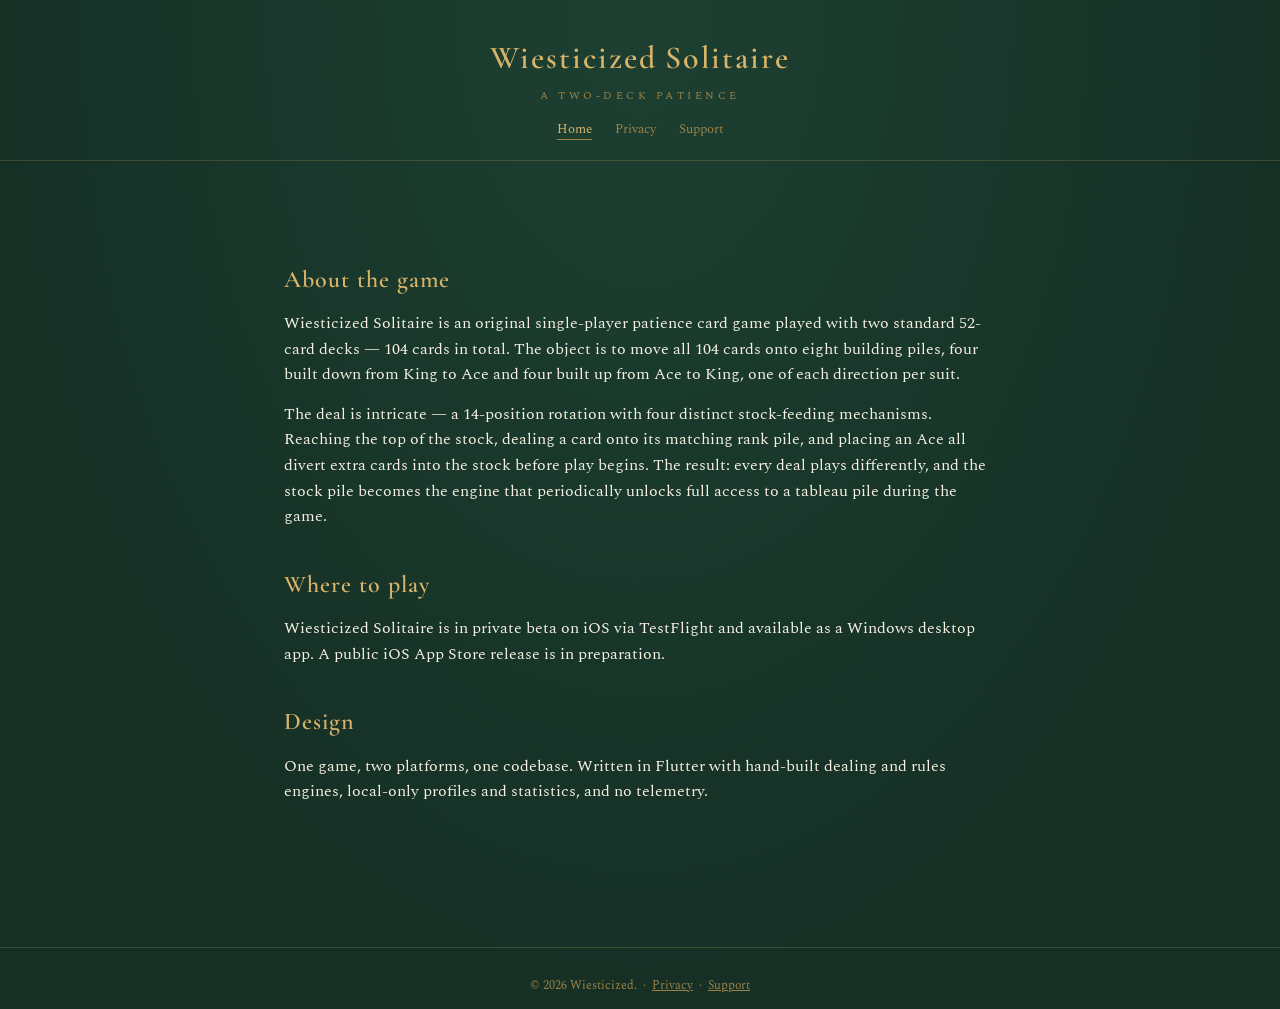
==== index.html @ b5f2f8ea "Initial site: landing, privacy policy, support page Three static HTML pages served from GitHub Pages" ====
<!DOCTYPE html>
<html lang="en">
<head>
<meta charset="UTF-8">
<meta name="viewport" content="width=device-width, initial-scale=1">
<title>Wiesticized Solitaire</title>
<link href="https://fonts.googleapis.com/css2?family=Cormorant+Garamond:wght@500;600&family=Spectral:wght@400;500;600&display=swap" rel="stylesheet">
<link rel="stylesheet" href="_shared.css">
</head>
<body>
<header class="site">
  <h1>Wiesticized Solitaire</h1>
  <span class="sub">A Two-Deck Patience</span>
  <nav>
    <a href="./" aria-current="page">Home</a>
    <a href="privacy.html">Privacy</a>
    <a href="support.html">Support</a>
  </nav>
</header>

<main>
  <h2>About the game</h2>
  <p>
    Wiesticized Solitaire is an original single-player patience card game
    played with two standard 52-card decks — 104 cards in total. The
    object is to move all 104 cards onto eight building piles, four built
    down from King to Ace and four built up from Ace to King, one of each
    direction per suit.
  </p>
  <p>
    The deal is intricate — a 14-position rotation with four distinct
    stock-feeding mechanisms. Reaching the top of the stock, dealing a
    card onto its matching rank pile, and placing an Ace all divert extra
    cards into the stock before play begins. The result: every deal plays
    differently, and the stock pile becomes the engine that periodically
    unlocks full access to a tableau pile during the game.
  </p>

  <h2>Where to play</h2>
  <p>
    Wiesticized Solitaire is in private beta on iOS via TestFlight and
    available as a Windows desktop app. A public iOS App Store release
    is in preparation.
  </p>

  <h2>Design</h2>
  <p>
    One game, two platforms, one codebase. Written in Flutter with
    hand-built dealing and rules engines, local-only profiles and
    statistics, and no telemetry.
  </p>
</main>

<footer class="site">
  <p>&copy; 2026 Wiesticized. &nbsp;·&nbsp;
     <a href="privacy.html">Privacy</a> &nbsp;·&nbsp;
     <a href="support.html">Support</a></p>
</footer>
</body>
</html>
---- _shared.css ----
/* Shared styling for Wiesticized Solitaire's static pages.
   Matches the in-app palette and typography. */

:root {
  --felt-1: #1d4032;
  --felt-2: #163026;
  --gold:   #d8b46a;
  --gold-dim: #9c8246;
  --cream:  #f6f1e3;
  --cream-dim: #c9bd99;
  --ink:    #1a1a1a;
}

* { box-sizing: border-box; }
html, body {
  margin: 0;
  padding: 0;
  background: radial-gradient(ellipse at 50% 0%, var(--felt-1), var(--felt-2) 70%);
  color: var(--cream);
  font-family: 'Spectral', Georgia, serif;
  font-size: 16px;
  line-height: 1.6;
  min-height: 100vh;
  -webkit-font-smoothing: antialiased;
}

main {
  max-width: 760px;
  margin: 0 auto;
  padding: 40px 24px 80px;
}

header.site {
  text-align: center;
  padding: 32px 16px 20px;
  border-bottom: 1px solid rgba(216, 180, 106, 0.2);
  margin-bottom: 24px;
}
header.site h1 {
  font-family: 'Cormorant Garamond', Georgia, serif;
  font-weight: 600;
  font-size: 32px;
  color: var(--gold);
  letter-spacing: 0.06em;
  margin: 0;
}
header.site .sub {
  display: block;
  margin-top: 4px;
  font-size: 11px;
  letter-spacing: 0.32em;
  color: var(--gold-dim);
  text-transform: uppercase;
}
header.site nav {
  margin-top: 14px;
  font-size: 13px;
}
header.site nav a {
  color: var(--gold-dim);
  text-decoration: none;
  margin: 0 10px;
  border-bottom: 1px solid transparent;
  transition: color .15s ease, border-color .15s ease;
}
header.site nav a:hover,
header.site nav a[aria-current="page"] {
  color: var(--gold);
  border-bottom-color: var(--gold-dim);
}

h2 {
  font-family: 'Cormorant Garamond', Georgia, serif;
  font-weight: 600;
  font-size: 24px;
  color: var(--gold);
  letter-spacing: 0.04em;
  margin: 36px 0 12px;
}
h3 {
  font-family: 'Cormorant Garamond', Georgia, serif;
  font-weight: 600;
  font-size: 18px;
  color: var(--gold);
  margin: 24px 0 8px;
}

p { margin: 8px 0 14px; }
ul { padding-left: 22px; }
li { margin: 4px 0; }

a { color: var(--gold); }
a:hover { color: var(--cream); }

code {
  font-family: 'SF Mono', Menlo, Consolas, monospace;
  font-size: 0.92em;
  background: rgba(0,0,0,0.3);
  padding: 1px 5px;
  border-radius: 3px;
  color: var(--cream-dim);
}

em.note {
  display: block;
  margin: 16px 0;
  padding: 10px 14px;
  background: rgba(0,0,0,0.25);
  border-left: 3px solid var(--gold-dim);
  color: var(--cream-dim);
  font-style: italic;
  font-size: 14px;
}

footer.site {
  margin-top: 48px;
  padding-top: 20px;
  border-top: 1px solid rgba(216, 180, 106, 0.2);
  text-align: center;
  font-size: 12px;
  color: var(--gold-dim);
}
footer.site a { color: var(--gold-dim); }
footer.site a:hover { color: var(--gold); }

.last-updated {
  font-size: 12px;
  color: var(--gold-dim);
  font-style: italic;
}
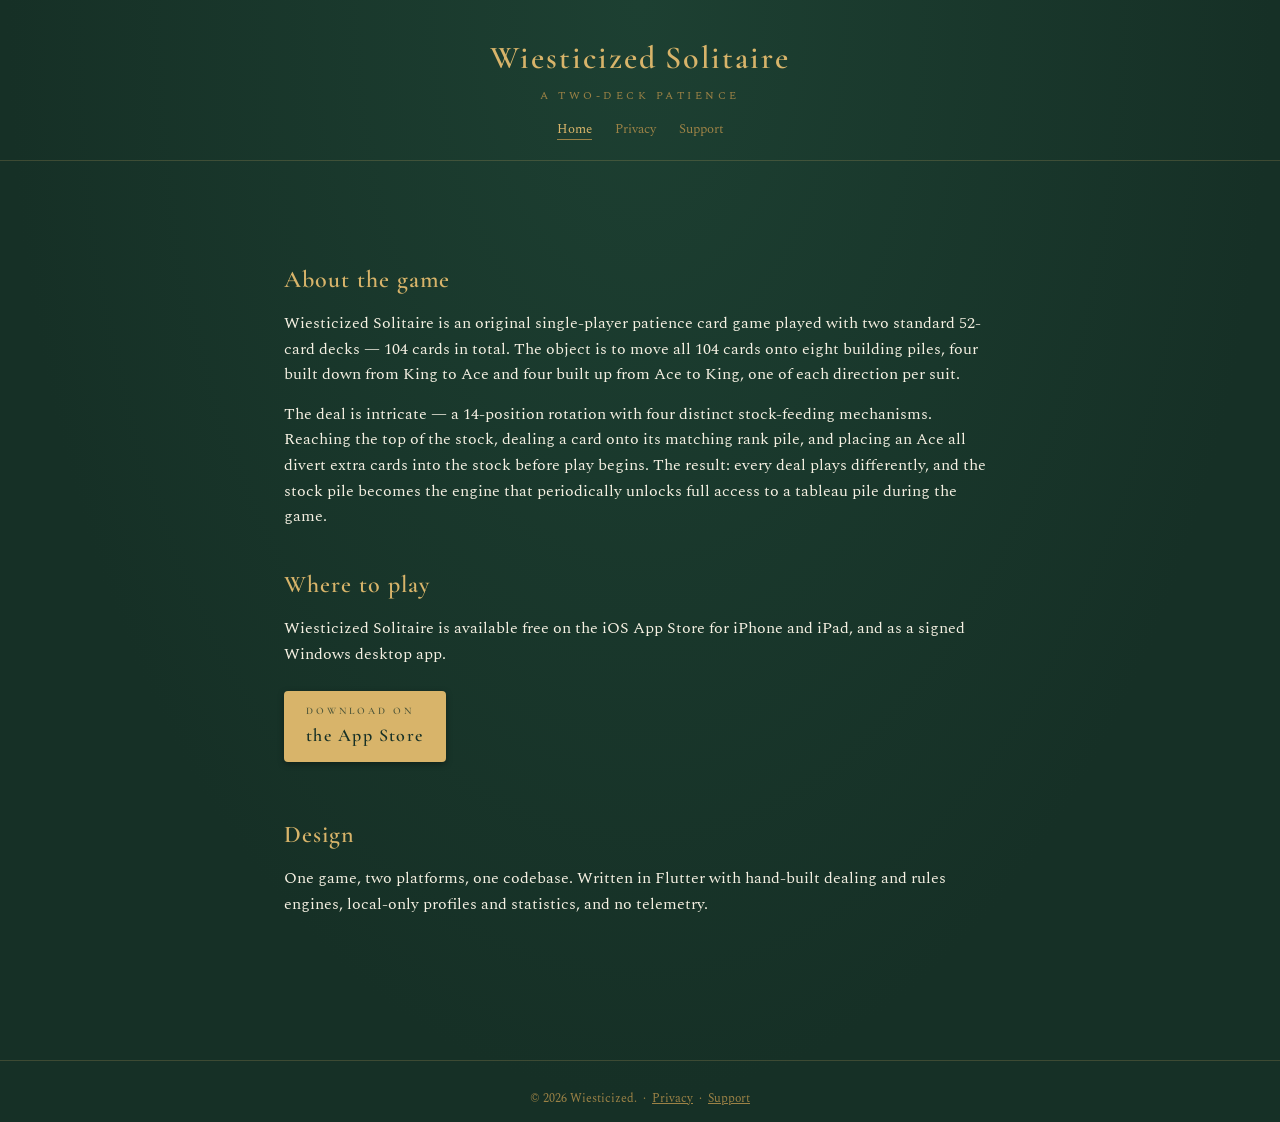
==== commit 79283bab: "Add App Store CTA to landing and support pages v1.0 is now live on the iOS App Store. Replace the "p" ====
--- a/index.html
+++ b/index.html
@@ -38,9 +38,14 @@
 
   <h2>Where to play</h2>
   <p>
-    Wiesticized Solitaire is in private beta on iOS via TestFlight and
-    available as a Windows desktop app. A public iOS App Store release
-    is in preparation.
+    Wiesticized Solitaire is available free on the iOS App Store for
+    iPhone and iPad, and as a signed Windows desktop app.
+  </p>
+  <p>
+    <a class="cta" href="https://apps.apple.com/us/app/wiesticized-solitaire/id6823390627">
+      <span class="platform">Download on</span>
+      the App Store
+    </a>
   </p>
 
   <h2>Design</h2>
--- a/_shared.css
+++ b/_shared.css
@@ -101,6 +101,38 @@
   color: var(--cream-dim);
 }
 
+.cta {
+  display: inline-block;
+  margin: 10px 0 18px;
+  padding: 12px 22px;
+  background: var(--gold);
+  color: var(--felt-2);
+  font-family: 'Cormorant Garamond', Georgia, serif;
+  font-size: 18px;
+  font-weight: 600;
+  letter-spacing: 0.08em;
+  text-decoration: none;
+  border-radius: 4px;
+  box-shadow: 0 2px 6px rgba(0,0,0,0.35);
+  transition: background .15s ease, color .15s ease, transform .1s ease;
+}
+.cta:hover {
+  background: var(--cream);
+  color: var(--ink);
+}
+.cta:active {
+  transform: translateY(1px);
+}
+.cta .platform {
+  display: block;
+  font-size: 10px;
+  letter-spacing: 0.3em;
+  text-transform: uppercase;
+  color: var(--felt-2);
+  opacity: 0.7;
+  margin-bottom: 2px;
+}
+
 em.note {
   display: block;
   margin: 16px 0;
